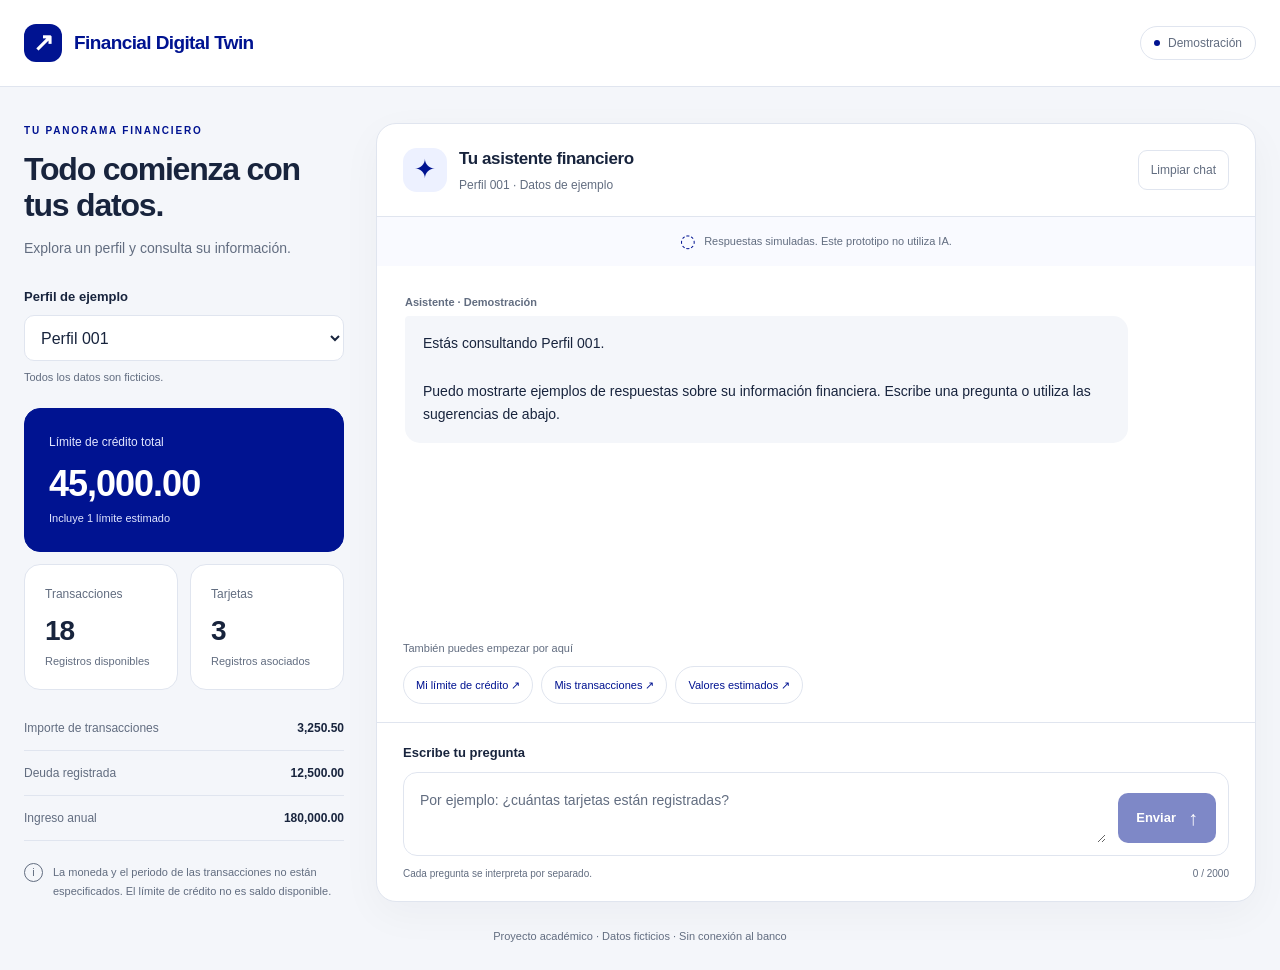
==== frontend/index.html @ 463bc4fe "Agregando prototipo de frontend sin backend" ====
<!DOCTYPE html>
<html lang="es">
<head>
    <meta charset="UTF-8">
    <meta name="viewport" content="width=device-width, initial-scale=1.0">
    <meta name="theme-color" content="#001391">

    <title>Financial Digital Twin</title>

    <link rel="stylesheet" href="css/styles.css">
    <script src="js/app.js" defer></script>
</head>

<body>
    <header class="header">
        <div class="header-content">
            <a class="brand" href="index.html">
                <span class="brand-symbol" aria-hidden="true">↗</span>
                <span>Financial Digital Twin</span>
            </a>

            <span class="demo-badge">
                <span aria-hidden="true"></span>
                Demostración
            </span>
        </div>
    </header>

    <main class="layout">
        <aside class="sidebar" aria-labelledby="summary-title">
            <div class="sidebar-heading">
                <p class="eyebrow">TU PANORAMA FINANCIERO</p>
                <h1 id="summary-title">Todo comienza con tus datos.</h1>
                <p class="description">
                    Explora un perfil y consulta su información.
                </p>
            </div>

            <div class="profile-selector">
                <label for="profile">Perfil de ejemplo</label>

                <select id="profile">
                    <option value="demo-001">Perfil 001</option>
                    <option value="demo-002">Perfil 002</option>
                    <option value="demo-003">Perfil 003</option>
                </select>

                <p class="hint">Todos los datos son ficticios.</p>
            </div>

            <section class="summary" aria-label="Resumen del perfil">
                <article class="metric metric-primary">
                    <span>Límite de crédito total</span>
                    <strong id="credit-limit">—</strong>
                    <small id="credit-note">—</small>
                </article>

                <div class="metric-grid">
                    <article class="metric">
                        <span>Transacciones</span>
                        <strong id="transaction-count">—</strong>
                        <small>Registros disponibles</small>
                    </article>

                    <article class="metric">
                        <span>Tarjetas</span>
                        <strong id="card-count">—</strong>
                        <small>Registros asociados</small>
                    </article>
                </div>

                <dl class="financial-details">
                    <div>
                        <dt>Importe de transacciones</dt>
                        <dd id="transaction-amount">—</dd>
                    </div>

                    <div>
                        <dt>Deuda registrada</dt>
                        <dd id="total-debt">—</dd>
                    </div>

                    <div>
                        <dt>Ingreso anual</dt>
                        <dd id="yearly-income">—</dd>
                    </div>
                </dl>
            </section>

            <div class="data-note">
                <span class="note-icon" aria-hidden="true">i</span>

                <p>
                    La moneda y el periodo de las transacciones no están
                    especificados. El límite de crédito no es saldo disponible.
                </p>
            </div>
        </aside>

        <section class="chat-panel" aria-labelledby="chat-title">
            <header class="chat-header">
                <div class="assistant-heading">
                    <span class="assistant-avatar" aria-hidden="true">✦</span>

                    <div>
                        <h2 id="chat-title">Tu asistente financiero</h2>
                        <p id="active-profile">Perfil 001 · Datos de ejemplo</p>
                    </div>
                </div>

                <button
                    id="clear-chat"
                    class="secondary-button"
                    type="button"
                >
                    Limpiar chat
                </button>
            </header>

            <div class="demo-notice">
                <span aria-hidden="true">◌</span>
                Respuestas simuladas. Este prototipo no utiliza IA.
            </div>

            <div
                id="messages"
                class="messages"
                role="log"
                aria-label="Conversación"
                aria-live="polite"
                aria-relevant="additions"
                tabindex="0"
            ></div>

            <div class="suggestions-section">
                <p>También puedes empezar por aquí</p>

                <div class="suggestions" aria-label="Preguntas sugeridas">
                    <button
                        type="button"
                        class="suggestion"
                        data-question="¿Cuál es mi límite de crédito total?"
                    >
                        Mi límite de crédito ↗
                    </button>

                    <button
                        type="button"
                        class="suggestion"
                        data-question="¿Cuál es el importe de mis transacciones?"
                    >
                        Mis transacciones ↗
                    </button>

                    <button
                        type="button"
                        class="suggestion"
                        data-question="¿Qué información contiene estimaciones?"
                    >
                        Valores estimados ↗
                    </button>
                </div>
            </div>

            <form id="chat-form" class="composer">
                <label for="question">Escribe tu pregunta</label>

                <div class="input-container">
                    <textarea
                        id="question"
                        name="question"
                        rows="2"
                        maxlength="2000"
                        placeholder="Por ejemplo: ¿cuántas tarjetas están registradas?"
                        aria-describedby="input-help input-error"
                        required
                    ></textarea>

                    <button
                        id="send-button"
                        class="send-button"
                        type="submit"
                    >
                        Enviar <span aria-hidden="true">↑</span>
                    </button>
                </div>

                <div class="composer-footer">
                    <p id="input-help">
                        Cada pregunta se interpreta por separado.
                    </p>

                    <span id="character-count">0 / 2000</span>
                </div>

                <p id="input-error" class="input-error" role="alert"></p>
            </form>
        </section>
    </main>

    <footer class="page-footer">
        Proyecto académico · Datos ficticios · Sin conexión al banco
    </footer>
</body>
</html>
---- frontend/css/styles.css ----
/* Definir colores */
:root {
    --blue: #001391;
    --blue-dark: #000d68;
    --blue-light: #edf1ff;
    --background: #f4f6fa;
    --surface: #ffffff;
    --text: #18243d;
    --muted: #626d80;
    --border: #e0e5ef;
    --error: #b42318;
    --radius: 20px;
}

/* Configurar estilos generales */
* {
    box-sizing: border-box;
}

body {
    margin: 0;
    background: var(--background);
    color: var(--text);
    font-family: Arial, Helvetica, sans-serif;
    line-height: 1.5;
}

button,
textarea,
select {
    font: inherit;
}

button,
select {
    cursor: pointer;
}

button {
    transition:
        background-color 150ms ease,
        border-color 150ms ease;
}

button:disabled {
    opacity: 0.5;
    cursor: not-allowed;
}

:focus-visible {
    outline: 3px solid #4866ed;
    outline-offset: 4px;
}

h1,
h2,
p {
    margin-top: 0;
}

/* Crear encabezado */
.header {
    background: var(--surface);
    border-bottom: 1px solid var(--border);
}

.header-content {
    display: flex;
    align-items: center;
    justify-content: space-between;
    gap: 20px;
    width: min(1240px, calc(100% - 48px));
    min-height: 86px;
    margin: auto;
}

.brand {
    display: flex;
    align-items: center;
    gap: 12px;
    color: var(--blue);
    font-size: 19px;
    font-weight: 800;
    letter-spacing: -0.6px;
    text-decoration: none;
}

.brand-symbol {
    display: grid;
    place-items: center;
    width: 38px;
    height: 38px;
    border-radius: 12px;
    background: var(--blue);
    color: white;
    font-size: 25px;
}

.demo-badge {
    display: inline-flex;
    align-items: center;
    gap: 8px;
    padding: 7px 13px;
    border: 1px solid var(--border);
    border-radius: 30px;
    color: var(--muted);
    font-size: 12px;
    white-space: nowrap;
}

.demo-badge > span {
    width: 6px;
    height: 6px;
    border-radius: 50%;
    background: var(--blue);
}

/* Organizar contenido */
.layout {
    display: grid;
    grid-template-columns: 320px minmax(0, 1fr);
    gap: 32px;
    width: min(1240px, calc(100% - 48px));
    margin: 36px auto 0;
}

.sidebar {
    min-width: 0;
}

.eyebrow {
    margin-bottom: 14px;
    color: var(--blue);
    font-size: 10px;
    font-weight: 800;
    letter-spacing: 1.8px;
}

h1 {
    margin-bottom: 14px;
    font-size: 32px;
    line-height: 1.12;
    letter-spacing: -1.2px;
}

.description {
    margin-bottom: 28px;
    color: var(--muted);
    font-size: 14px;
}

/* Seleccionar perfil */
.profile-selector {
    margin-bottom: 22px;
}

label {
    display: block;
    margin-bottom: 9px;
    font-size: 13px;
    font-weight: 700;
}

select {
    width: 100%;
    min-height: 46px;
    padding: 10px 12px;
    border: 1px solid var(--border);
    border-radius: 10px;
    background: var(--surface);
    color: var(--text);
}

.hint {
    margin: 8px 0 0;
    color: var(--muted);
    font-size: 11px;
}

/* Mostrar resumen */
.summary {
    display: grid;
    gap: 12px;
}

.metric {
    min-width: 0;
    padding: 20px;
    border: 1px solid var(--border);
    border-radius: 16px;
    background: var(--surface);
}

.metric > span {
    display: block;
    color: var(--muted);
    font-size: 12px;
}

.metric strong {
    display: block;
    margin: 12px 0 6px;
    font-size: 28px;
    line-height: 1.15;
    letter-spacing: -1px;
    font-variant-numeric: tabular-nums;
    overflow-wrap: anywhere;
}

.metric small {
    display: block;
    color: var(--muted);
    font-size: 11px;
}

.metric-primary {
    padding: 24px;
    border-color: var(--blue);
    background: var(--blue);
    color: white;
}

.metric-primary > span,
.metric-primary small {
    color: #e1e6ff;
}

.metric-primary strong {
    font-size: 36px;
}

.metric-grid {
    display: grid;
    grid-template-columns: repeat(2, minmax(0, 1fr));
    gap: 12px;
}

.financial-details {
    margin: 4px 0 0;
}

.financial-details > div {
    display: flex;
    justify-content: space-between;
    gap: 16px;
    padding: 13px 0;
    border-bottom: 1px solid var(--border);
    font-size: 12px;
}

dt {
    color: var(--muted);
}

dd {
    margin: 0;
    font-weight: 700;
    text-align: right;
    font-variant-numeric: tabular-nums;
}

.data-note {
    display: flex;
    align-items: flex-start;
    gap: 10px;
    margin-top: 22px;
}

.note-icon {
    display: grid;
    place-items: center;
    flex-shrink: 0;
    width: 19px;
    height: 19px;
    border: 1px solid var(--muted);
    border-radius: 50%;
    color: var(--muted);
    font-size: 11px;
}

.data-note p {
    margin: 0;
    color: var(--muted);
    font-size: 11px;
    line-height: 1.7;
}

/* Crear chat */
.chat-panel {
    display: flex;
    flex-direction: column;
    min-width: 0;
    min-height: 730px;
    overflow: hidden;
    border: 1px solid var(--border);
    border-radius: var(--radius);
    background: var(--surface);
    box-shadow: 0 12px 40px rgb(24 36 61 / 4%);
}

.chat-header {
    display: flex;
    align-items: center;
    justify-content: space-between;
    gap: 16px;
    padding: 22px 26px;
    border-bottom: 1px solid var(--border);
}

.assistant-heading {
    display: flex;
    align-items: center;
    gap: 12px;
}

.assistant-avatar {
    display: grid;
    place-items: center;
    flex-shrink: 0;
    width: 44px;
    height: 44px;
    border-radius: 14px;
    background: var(--blue-light);
    color: var(--blue);
    font-size: 26px;
}

h2 {
    margin-bottom: 4px;
    font-size: 17px;
    letter-spacing: -0.4px;
}

.assistant-heading p {
    margin: 0;
    color: var(--muted);
    font-size: 12px;
}

.secondary-button {
    flex-shrink: 0;
    min-height: 40px;
    padding: 8px 12px;
    border: 1px solid var(--border);
    border-radius: 9px;
    background: var(--surface);
    color: var(--muted);
    font-size: 12px;
}

.secondary-button:hover {
    background: var(--background);
    border-color: var(--muted);
}

.demo-notice {
    display: flex;
    align-items: center;
    justify-content: center;
    gap: 8px;
    padding: 11px 20px;
    background: #f9faff;
    color: var(--muted);
    font-size: 11px;
    text-align: center;
}

.demo-notice > span {
    color: var(--blue);
    font-size: 18px;
}

/* Mostrar mensajes */
.messages {
    display: flex;
    flex: 1 1 auto;
    flex-direction: column;
    gap: 20px;
    height: 360px;
    min-height: 280px;
    max-height: 520px;
    padding: 28px;
    overflow-y: auto;
    overscroll-behavior: contain;
    scrollbar-width: thin;
}

.message {
    max-width: 88%;
}

.message-assistant {
    align-self: flex-start;
}

.message-user {
    align-self: flex-end;
}

.message-author {
    margin-bottom: 6px;
    color: var(--muted);
    font-size: 11px;
    font-weight: 700;
}

.message-user .message-author {
    text-align: right;
}

.message-bubble {
    padding: 16px 18px;
    border-radius: 15px;
    background: var(--background);
    font-size: 14px;
    line-height: 1.7;
    overflow-wrap: anywhere;
    white-space: pre-wrap;
}

.message-bubble p {
    margin: 0;
}

.message-assistant .message-bubble {
    border-top-left-radius: 4px;
}

.message-user .message-bubble {
    border-top-right-radius: 4px;
    background: var(--blue);
    color: white;
}

/* Mostrar preguntas sugeridas */
.suggestions-section {
    padding: 14px 26px 18px;
}

.suggestions-section > p {
    margin-bottom: 10px;
    color: var(--muted);
    font-size: 11px;
}

.suggestions {
    display: flex;
    flex-wrap: wrap;
    gap: 8px;
}

.suggestion {
    min-height: 38px;
    padding: 9px 12px;
    border: 1px solid var(--border);
    border-radius: 20px;
    background: var(--surface);
    color: var(--blue);
    font-size: 11px;
}

.suggestion:hover {
    border-color: var(--blue);
    background: var(--blue-light);
}

/* Escribir pregunta */
.composer {
    padding: 20px 26px;
    border-top: 1px solid var(--border);
}

.input-container {
    display: flex;
    align-items: flex-end;
    gap: 12px;
    padding: 12px;
    border: 1px solid var(--border);
    border-radius: 14px;
}

.input-container:focus-within {
    border-color: var(--blue);
}

textarea {
    display: block;
    flex: 1;
    width: 100%;
    min-width: 0;
    min-height: 58px;
    max-height: 180px;
    padding: 4px;
    border: 0;
    background: transparent;
    color: var(--text);
    font-size: 14px;
    line-height: 1.6;
    resize: vertical;
}

textarea::placeholder {
    color: var(--muted);
}

.send-button {
    display: inline-flex;
    align-items: center;
    justify-content: center;
    gap: 12px;
    min-height: 44px;
    padding: 10px 18px;
    border: 0;
    border-radius: 10px;
    background: var(--blue);
    color: white;
    font-size: 13px;
    font-weight: 700;
}

.send-button:hover:not(:disabled) {
    background: var(--blue-dark);
}

.send-button > span {
    font-size: 20px;
}

.composer-footer {
    display: flex;
    justify-content: space-between;
    gap: 16px;
    margin-top: 10px;
    color: var(--muted);
    font-size: 10px;
}

.composer-footer p {
    margin: 0;
}

#character-count {
    flex-shrink: 0;
}

.input-error {
    margin: 8px 0 0;
    color: var(--error);
    font-size: 12px;
}

.input-error:empty {
    display: none;
}

.page-footer {
    padding: 26px 20px;
    color: var(--muted);
    font-size: 11px;
    text-align: center;
}

/* Adaptar a pantallas pequeñas */
@media (max-width: 960px) {
    .layout {
        grid-template-columns: 270px minmax(0, 1fr));
        gap: 20px;
    }

    .chat-header {
        align-items: flex-start;
        flex-wrap: wrap;
    }

    .messages {
        padding: 20px;
    }
}

@media (max-width: 780px) {
    .layout {
        grid-template-columns: 1fr;
        margin-top: 24px;
    }

    .sidebar-heading h1 {
        max-width: 420px;
    }

    .summary {
        grid-template-columns: 1fr 1fr;
    }

    .financial-details {
        grid-column: 1 / -1;
    }

    .chat-panel {
        min-height: 660px;
    }

    .messages {
        flex: none;
        height: 360px;
    }
}

@media (max-width: 480px) {
    .header-content,
    .layout {
        width: calc(100% - 28px);
    }

    .header-content {
        align-items: flex-start;
        flex-direction: column;
        justify-content: center;
        gap: 10px;
        padding-block: 16px;
    }

    .brand {
        font-size: 17px;
    }

    .summary {
        grid-template-columns: 1fr;
    }

    .metric-primary strong {
        font-size: 34px;
    }

    .chat-header,
    .composer {
        padding: 18px;
    }

    .suggestions-section {
        padding-inline: 18px;
    }

    .messages {
        padding: 18px;
    }

    .message {
        max-width: 95%;
    }

    .input-container {
        flex-direction: column;
        align-items: stretch;
    }

    .send-button {
        align-self: flex-end;
    }
}

@media (prefers-reduced-motion: reduce) {
    button {
        transition: none;
    }
}
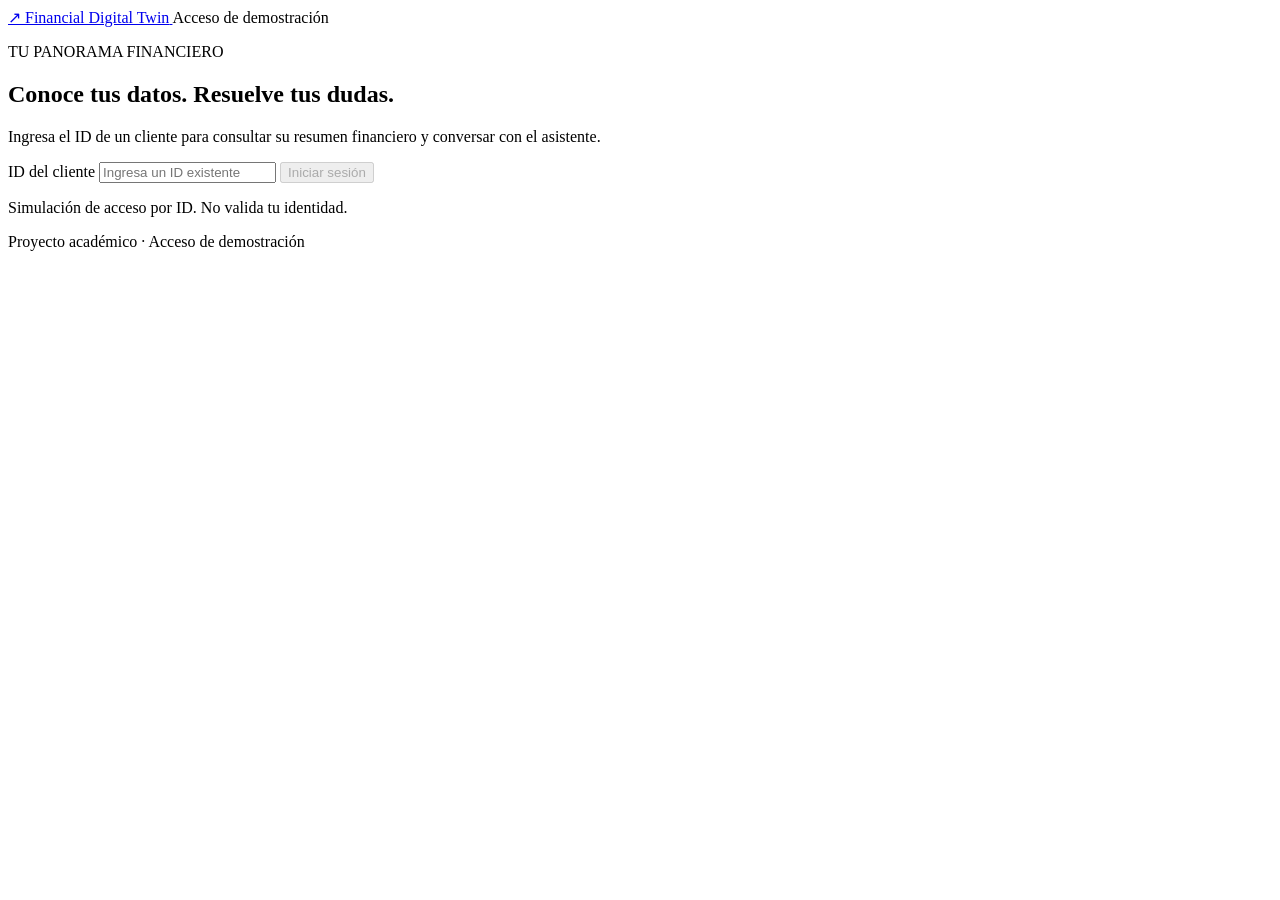
==== commit 1be8a037: "Agregando backend y conectandolo al frontend" ====
--- a/frontend/index.html
+++ b/frontend/index.html
@@ -7,48 +7,102 @@
 
     <title>Financial Digital Twin</title>
 
-    <link rel="stylesheet" href="css/styles.css">
-    <script src="js/app.js" defer></script>
+    <link rel="stylesheet" href="/css/styles.css">
+    <script src="/js/app.js" defer></script>
 </head>
 
 <body>
     <header class="header">
         <div class="header-content">
-            <a class="brand" href="index.html">
+            <a class="brand" href="/">
                 <span class="brand-symbol" aria-hidden="true">↗</span>
                 <span>Financial Digital Twin</span>
             </a>
 
             <span class="demo-badge">
                 <span aria-hidden="true"></span>
-                Demostración
+                Acceso de demostración
             </span>
         </div>
     </header>
 
-    <main class="layout">
+    <section
+        id="login-view"
+        class="login-view"
+        aria-labelledby="login-title"
+    >
+        <div class="login-card">
+            <p class="eyebrow">TU PANORAMA FINANCIERO</p>
+
+            <h1 id="login-title">Conoce tus datos. Resuelve tus dudas.</h1>
+
+            <p class="description">
+                Ingresa el ID de un cliente para consultar su resumen
+                financiero y conversar con el asistente.
+            </p>
+
+            <form id="login-form">
+                <label for="client-id">ID del cliente</label>
+
+                <input
+                    id="client-id"
+                    name="cliente_id"
+                    type="text"
+                    inputmode="numeric"
+                    pattern="[0-9]+"
+                    maxlength="16"
+                    placeholder="Ingresa un ID existente"
+                    autocomplete="off"
+                    aria-describedby="login-help login-error"
+                    required
+                >
+
+                <button
+                    id="login-button"
+                    class="send-button login-button"
+                    type="submit"
+                    disabled
+                >
+                    Iniciar sesión
+                </button>
+
+                <p id="login-error" class="input-error" role="alert"></p>
+            </form>
+
+            <p id="login-help" class="hint">
+                Simulación de acceso por ID. No valida tu identidad.
+            </p>
+        </div>
+    </section>
+
+    <main id="app-view" class="layout" hidden>
         <aside class="sidebar" aria-labelledby="summary-title">
             <div class="sidebar-heading">
                 <p class="eyebrow">TU PANORAMA FINANCIERO</p>
                 <h1 id="summary-title">Todo comienza con tus datos.</h1>
                 <p class="description">
-                    Explora un perfil y consulta su información.
+                    Consulta y comprende tu información financiera.
                 </p>
             </div>
 
-            <div class="profile-selector">
-                <label for="profile">Perfil de ejemplo</label>
-
-                <select id="profile">
-                    <option value="demo-001">Perfil 001</option>
-                    <option value="demo-002">Perfil 002</option>
-                    <option value="demo-003">Perfil 003</option>
-                </select>
-
-                <p class="hint">Todos los datos son ficticios.</p>
-            </div>
-
-            <section class="summary" aria-label="Resumen del perfil">
+            <div class="session-card">
+                <div>
+                    <span class="hint">Sesión actual</span>
+                    <strong id="session-client">—</strong>
+                </div>
+
+                <button
+                    id="logout-button"
+                    class="secondary-button"
+                    type="button"
+                >
+                    Cerrar sesión
+                </button>
+            </div>
+
+            <p id="session-error" class="input-error" role="alert"></p>
+
+            <section class="summary" aria-label="Resumen financiero">
                 <article class="metric metric-primary">
                     <span>Límite de crédito total</span>
                     <strong id="credit-limit">—</strong>
@@ -104,7 +158,7 @@
 
                     <div>
                         <h2 id="chat-title">Tu asistente financiero</h2>
-                        <p id="active-profile">Perfil 001 · Datos de ejemplo</p>
+                        <p id="active-profile">—</p>
                     </div>
                 </div>
 
@@ -118,8 +172,7 @@
             </header>
 
             <div class="demo-notice">
-                <span aria-hidden="true">◌</span>
-                Respuestas simuladas. Este prototipo no utiliza IA.
+                Respuestas generadas con IA a partir del resumen disponible.
             </div>
 
             <div
@@ -132,6 +185,8 @@
                 tabindex="0"
             ></div>
 
+            <p id="chat-status" class="chat-status" role="status"></p>
+
             <div class="suggestions-section">
                 <p>También puedes empezar por aquí</p>
 
@@ -168,10 +223,10 @@
                 <div class="input-container">
                     <textarea
                         id="question"
-                        name="question"
+                        name="pregunta"
                         rows="2"
                         maxlength="2000"
-                        placeholder="Por ejemplo: ¿cuántas tarjetas están registradas?"
+                        placeholder="¿Qué deseas saber sobre tu resumen?"
                         aria-describedby="input-help input-error"
                         required
                     ></textarea>
@@ -180,6 +235,7 @@
                         id="send-button"
                         class="send-button"
                         type="submit"
+                        disabled
                     >
                         Enviar <span aria-hidden="true">↑</span>
                     </button>
@@ -199,7 +255,7 @@
     </main>
 
     <footer class="page-footer">
-        Proyecto académico · Datos ficticios · Sin conexión al banco
+        Proyecto académico · Acceso de demostración
     </footer>
 </body>
 </html>
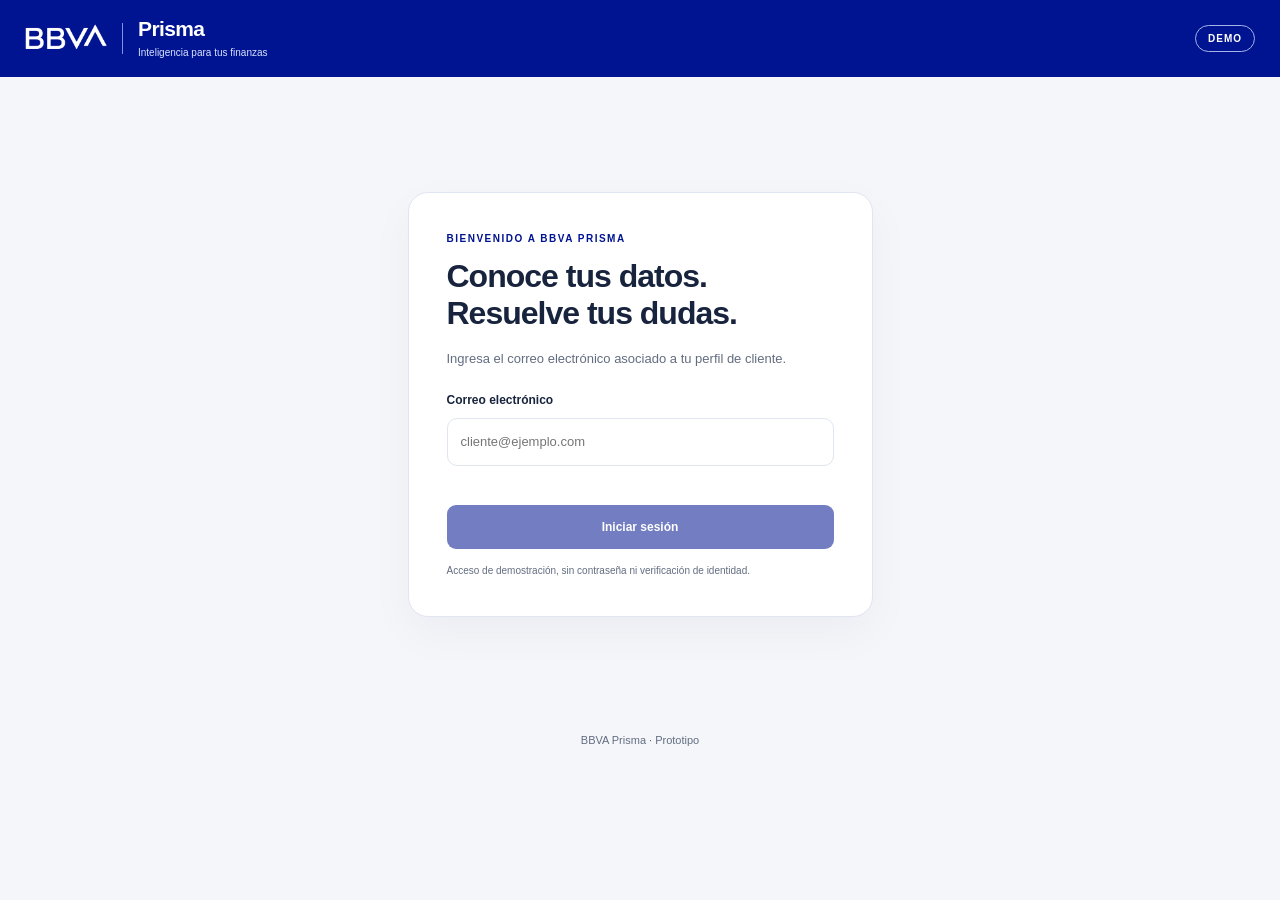
==== commit b06daeff: "Mejorando Frontend, Backend y BI Mejorando la apariencia del Frontend; Adaptando el Backend para que" ====
--- a/frontend/index.html
+++ b/frontend/index.html
@@ -1,261 +1,15 @@
 <!DOCTYPE html>
-<html lang="es">
+<html lang="es-MX">
 <head>
-    <meta charset="UTF-8">
-    <meta name="viewport" content="width=device-width, initial-scale=1.0">
-    <meta name="theme-color" content="#001391">
-
-    <title>Financial Digital Twin</title>
-
-    <link rel="stylesheet" href="/css/styles.css">
-    <script src="/js/app.js" defer></script>
+  <meta charset="UTF-8">
+  <meta name="viewport" content="width=device-width, initial-scale=1.0">
+  <meta http-equiv="refresh" content="0; url=login.html">
+  <title>BBVA Prisma</title>
+  <link rel="icon" href="assets/icons/favicon.ico" sizes="any">
+  <link rel="icon" type="image/png" sizes="32x32" href="assets/icons/favicon-32x32.png">
+  <link rel="icon" type="image/png" sizes="16x16" href="assets/icons/favicon-16x16.png">
+  <link rel="apple-touch-icon" sizes="180x180" href="assets/icons/apple-touch-icon.png">
+  <link rel="manifest" href="assets/icons/site.webmanifest">
 </head>
-
-<body>
-    <header class="header">
-        <div class="header-content">
-            <a class="brand" href="/">
-                <span class="brand-symbol" aria-hidden="true">↗</span>
-                <span>Financial Digital Twin</span>
-            </a>
-
-            <span class="demo-badge">
-                <span aria-hidden="true"></span>
-                Acceso de demostración
-            </span>
-        </div>
-    </header>
-
-    <section
-        id="login-view"
-        class="login-view"
-        aria-labelledby="login-title"
-    >
-        <div class="login-card">
-            <p class="eyebrow">TU PANORAMA FINANCIERO</p>
-
-            <h1 id="login-title">Conoce tus datos. Resuelve tus dudas.</h1>
-
-            <p class="description">
-                Ingresa el ID de un cliente para consultar su resumen
-                financiero y conversar con el asistente.
-            </p>
-
-            <form id="login-form">
-                <label for="client-id">ID del cliente</label>
-
-                <input
-                    id="client-id"
-                    name="cliente_id"
-                    type="text"
-                    inputmode="numeric"
-                    pattern="[0-9]+"
-                    maxlength="16"
-                    placeholder="Ingresa un ID existente"
-                    autocomplete="off"
-                    aria-describedby="login-help login-error"
-                    required
-                >
-
-                <button
-                    id="login-button"
-                    class="send-button login-button"
-                    type="submit"
-                    disabled
-                >
-                    Iniciar sesión
-                </button>
-
-                <p id="login-error" class="input-error" role="alert"></p>
-            </form>
-
-            <p id="login-help" class="hint">
-                Simulación de acceso por ID. No valida tu identidad.
-            </p>
-        </div>
-    </section>
-
-    <main id="app-view" class="layout" hidden>
-        <aside class="sidebar" aria-labelledby="summary-title">
-            <div class="sidebar-heading">
-                <p class="eyebrow">TU PANORAMA FINANCIERO</p>
-                <h1 id="summary-title">Todo comienza con tus datos.</h1>
-                <p class="description">
-                    Consulta y comprende tu información financiera.
-                </p>
-            </div>
-
-            <div class="session-card">
-                <div>
-                    <span class="hint">Sesión actual</span>
-                    <strong id="session-client">—</strong>
-                </div>
-
-                <button
-                    id="logout-button"
-                    class="secondary-button"
-                    type="button"
-                >
-                    Cerrar sesión
-                </button>
-            </div>
-
-            <p id="session-error" class="input-error" role="alert"></p>
-
-            <section class="summary" aria-label="Resumen financiero">
-                <article class="metric metric-primary">
-                    <span>Límite de crédito total</span>
-                    <strong id="credit-limit">—</strong>
-                    <small id="credit-note">—</small>
-                </article>
-
-                <div class="metric-grid">
-                    <article class="metric">
-                        <span>Transacciones</span>
-                        <strong id="transaction-count">—</strong>
-                        <small>Registros disponibles</small>
-                    </article>
-
-                    <article class="metric">
-                        <span>Tarjetas</span>
-                        <strong id="card-count">—</strong>
-                        <small>Registros asociados</small>
-                    </article>
-                </div>
-
-                <dl class="financial-details">
-                    <div>
-                        <dt>Importe de transacciones</dt>
-                        <dd id="transaction-amount">—</dd>
-                    </div>
-
-                    <div>
-                        <dt>Deuda registrada</dt>
-                        <dd id="total-debt">—</dd>
-                    </div>
-
-                    <div>
-                        <dt>Ingreso anual</dt>
-                        <dd id="yearly-income">—</dd>
-                    </div>
-                </dl>
-            </section>
-
-            <div class="data-note">
-                <span class="note-icon" aria-hidden="true">i</span>
-
-                <p>
-                    La moneda y el periodo de las transacciones no están
-                    especificados. El límite de crédito no es saldo disponible.
-                </p>
-            </div>
-        </aside>
-
-        <section class="chat-panel" aria-labelledby="chat-title">
-            <header class="chat-header">
-                <div class="assistant-heading">
-                    <span class="assistant-avatar" aria-hidden="true">✦</span>
-
-                    <div>
-                        <h2 id="chat-title">Tu asistente financiero</h2>
-                        <p id="active-profile">—</p>
-                    </div>
-                </div>
-
-                <button
-                    id="clear-chat"
-                    class="secondary-button"
-                    type="button"
-                >
-                    Limpiar chat
-                </button>
-            </header>
-
-            <div class="demo-notice">
-                Respuestas generadas con IA a partir del resumen disponible.
-            </div>
-
-            <div
-                id="messages"
-                class="messages"
-                role="log"
-                aria-label="Conversación"
-                aria-live="polite"
-                aria-relevant="additions"
-                tabindex="0"
-            ></div>
-
-            <p id="chat-status" class="chat-status" role="status"></p>
-
-            <div class="suggestions-section">
-                <p>También puedes empezar por aquí</p>
-
-                <div class="suggestions" aria-label="Preguntas sugeridas">
-                    <button
-                        type="button"
-                        class="suggestion"
-                        data-question="¿Cuál es mi límite de crédito total?"
-                    >
-                        Mi límite de crédito ↗
-                    </button>
-
-                    <button
-                        type="button"
-                        class="suggestion"
-                        data-question="¿Cuál es el importe de mis transacciones?"
-                    >
-                        Mis transacciones ↗
-                    </button>
-
-                    <button
-                        type="button"
-                        class="suggestion"
-                        data-question="¿Qué información contiene estimaciones?"
-                    >
-                        Valores estimados ↗
-                    </button>
-                </div>
-            </div>
-
-            <form id="chat-form" class="composer">
-                <label for="question">Escribe tu pregunta</label>
-
-                <div class="input-container">
-                    <textarea
-                        id="question"
-                        name="pregunta"
-                        rows="2"
-                        maxlength="2000"
-                        placeholder="¿Qué deseas saber sobre tu resumen?"
-                        aria-describedby="input-help input-error"
-                        required
-                    ></textarea>
-
-                    <button
-                        id="send-button"
-                        class="send-button"
-                        type="submit"
-                        disabled
-                    >
-                        Enviar <span aria-hidden="true">↑</span>
-                    </button>
-                </div>
-
-                <div class="composer-footer">
-                    <p id="input-help">
-                        Cada pregunta se interpreta por separado.
-                    </p>
-
-                    <span id="character-count">0 / 2000</span>
-                </div>
-
-                <p id="input-error" class="input-error" role="alert"></p>
-            </form>
-        </section>
-    </main>
-
-    <footer class="page-footer">
-        Proyecto académico · Acceso de demostración
-    </footer>
-</body>
-</html>+<body><p><a href="login.html">Entrar a BBVA Prisma</a></p></body>
+</html>
